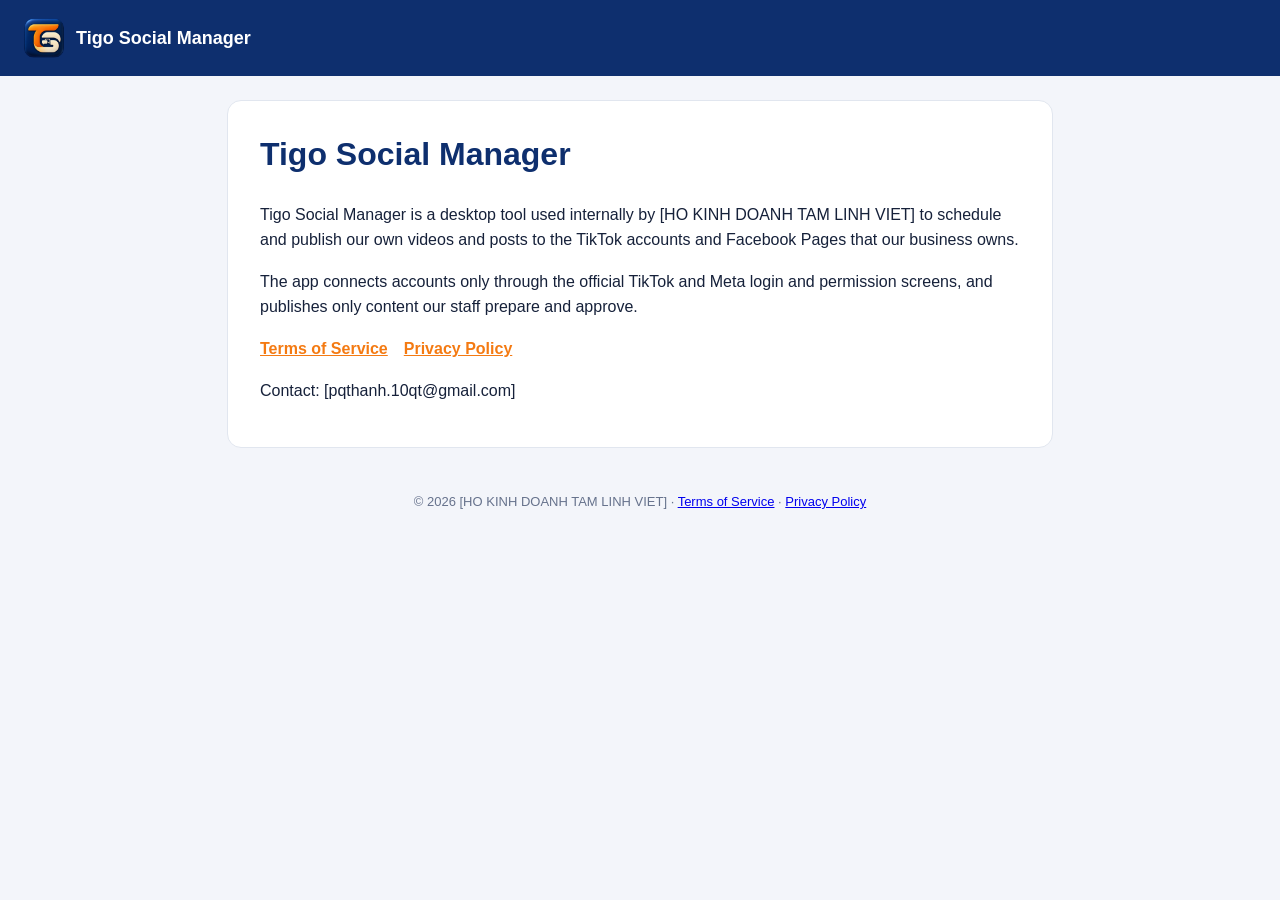
==== index.html @ f2092375 "Add files via upload" ====
<!doctype html><html lang="en"><head><meta charset="utf-8"><meta name="viewport" content="width=device-width,initial-scale=1"><title>Home – Tigo Social Manager</title><style>body{margin:0;font-family:Segoe UI,Arial,sans-serif;background:#F3F5FA;color:#16213A;line-height:1.6}
header{background:#0E2F6E;color:#fff;padding:18px 24px;display:flex;align-items:center;gap:12px}
header img{width:40px;height:40px;border-radius:10px}header a{color:#fff;text-decoration:none;font-weight:700;font-size:18px}
main{max-width:760px;margin:24px auto;background:#fff;border-radius:14px;padding:28px 32px;border:1px solid #E1E6EF}
h1{color:#0E2F6E;margin-top:0}h2{font-size:18px;margin-top:26px}nav a{margin-right:16px;color:#F47A12;font-weight:600}
footer{text-align:center;color:#66728C;font-size:13px;padding:20px}</style></head>
<body><header><img src="/logo.png" alt=""><a href="/">Tigo Social Manager</a></header><main><h1>Tigo Social Manager</h1><p>Tigo Social Manager is a desktop tool used internally by [HO KINH DOANH TAM LINH VIET] to schedule and publish our own videos and posts to the TikTok accounts and Facebook Pages that our business owns.</p>
<p>The app connects accounts only through the official TikTok and Meta login and permission screens, and publishes only content our staff prepare and approve.</p>
<nav><a href="/terms/">Terms of Service</a><a href="/privacy/">Privacy Policy</a></nav><p>Contact: [pqthanh.10qt@gmail.com]</p></main>
<footer>&copy; 2026 [HO KINH DOANH TAM LINH VIET] · <a href="/terms/">Terms of Service</a> · <a href="/privacy/">Privacy Policy</a></footer></body></html>
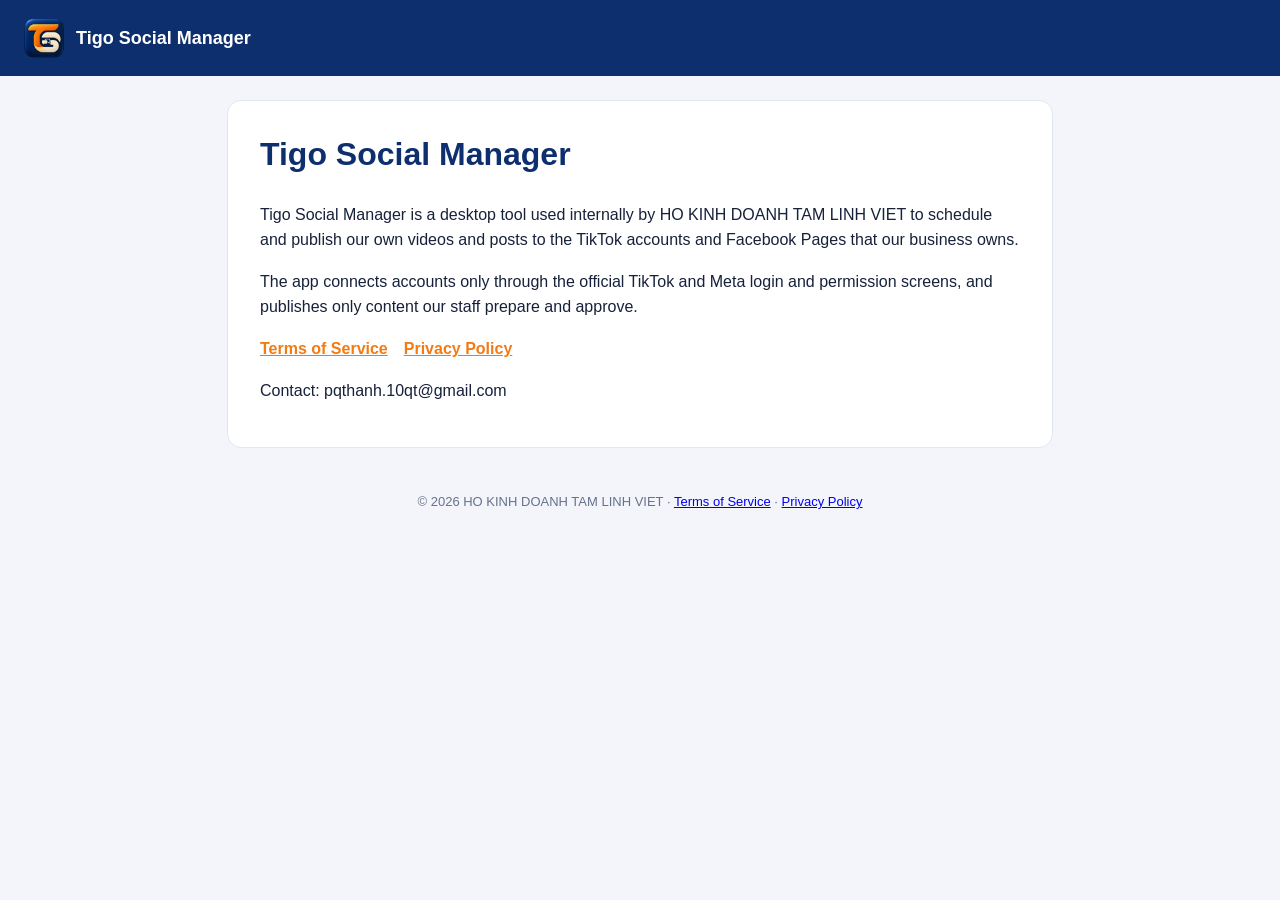
==== commit 2c3f441d: "Update index.html" ====
--- a/index.html
+++ b/index.html
@@ -4,7 +4,7 @@
 main{max-width:760px;margin:24px auto;background:#fff;border-radius:14px;padding:28px 32px;border:1px solid #E1E6EF}
 h1{color:#0E2F6E;margin-top:0}h2{font-size:18px;margin-top:26px}nav a{margin-right:16px;color:#F47A12;font-weight:600}
 footer{text-align:center;color:#66728C;font-size:13px;padding:20px}</style></head>
-<body><header><img src="/logo.png" alt=""><a href="/">Tigo Social Manager</a></header><main><h1>Tigo Social Manager</h1><p>Tigo Social Manager is a desktop tool used internally by [HO KINH DOANH TAM LINH VIET] to schedule and publish our own videos and posts to the TikTok accounts and Facebook Pages that our business owns.</p>
+<body><header><img src="/logo.png" alt=""><a href="/">Tigo Social Manager</a></header><main><h1>Tigo Social Manager</h1><p>Tigo Social Manager is a desktop tool used internally by HO KINH DOANH TAM LINH VIET to schedule and publish our own videos and posts to the TikTok accounts and Facebook Pages that our business owns.</p>
 <p>The app connects accounts only through the official TikTok and Meta login and permission screens, and publishes only content our staff prepare and approve.</p>
-<nav><a href="/terms/">Terms of Service</a><a href="/privacy/">Privacy Policy</a></nav><p>Contact: [pqthanh.10qt@gmail.com]</p></main>
-<footer>&copy; 2026 [HO KINH DOANH TAM LINH VIET] · <a href="/terms/">Terms of Service</a> · <a href="/privacy/">Privacy Policy</a></footer></body></html>+<nav><a href="/terms/">Terms of Service</a><a href="/privacy/">Privacy Policy</a></nav><p>Contact: pqthanh.10qt@gmail.com</p></main>
+<footer>&copy; 2026 HO KINH DOANH TAM LINH VIET · <a href="/terms/">Terms of Service</a> · <a href="/privacy/">Privacy Policy</a></footer></body></html>
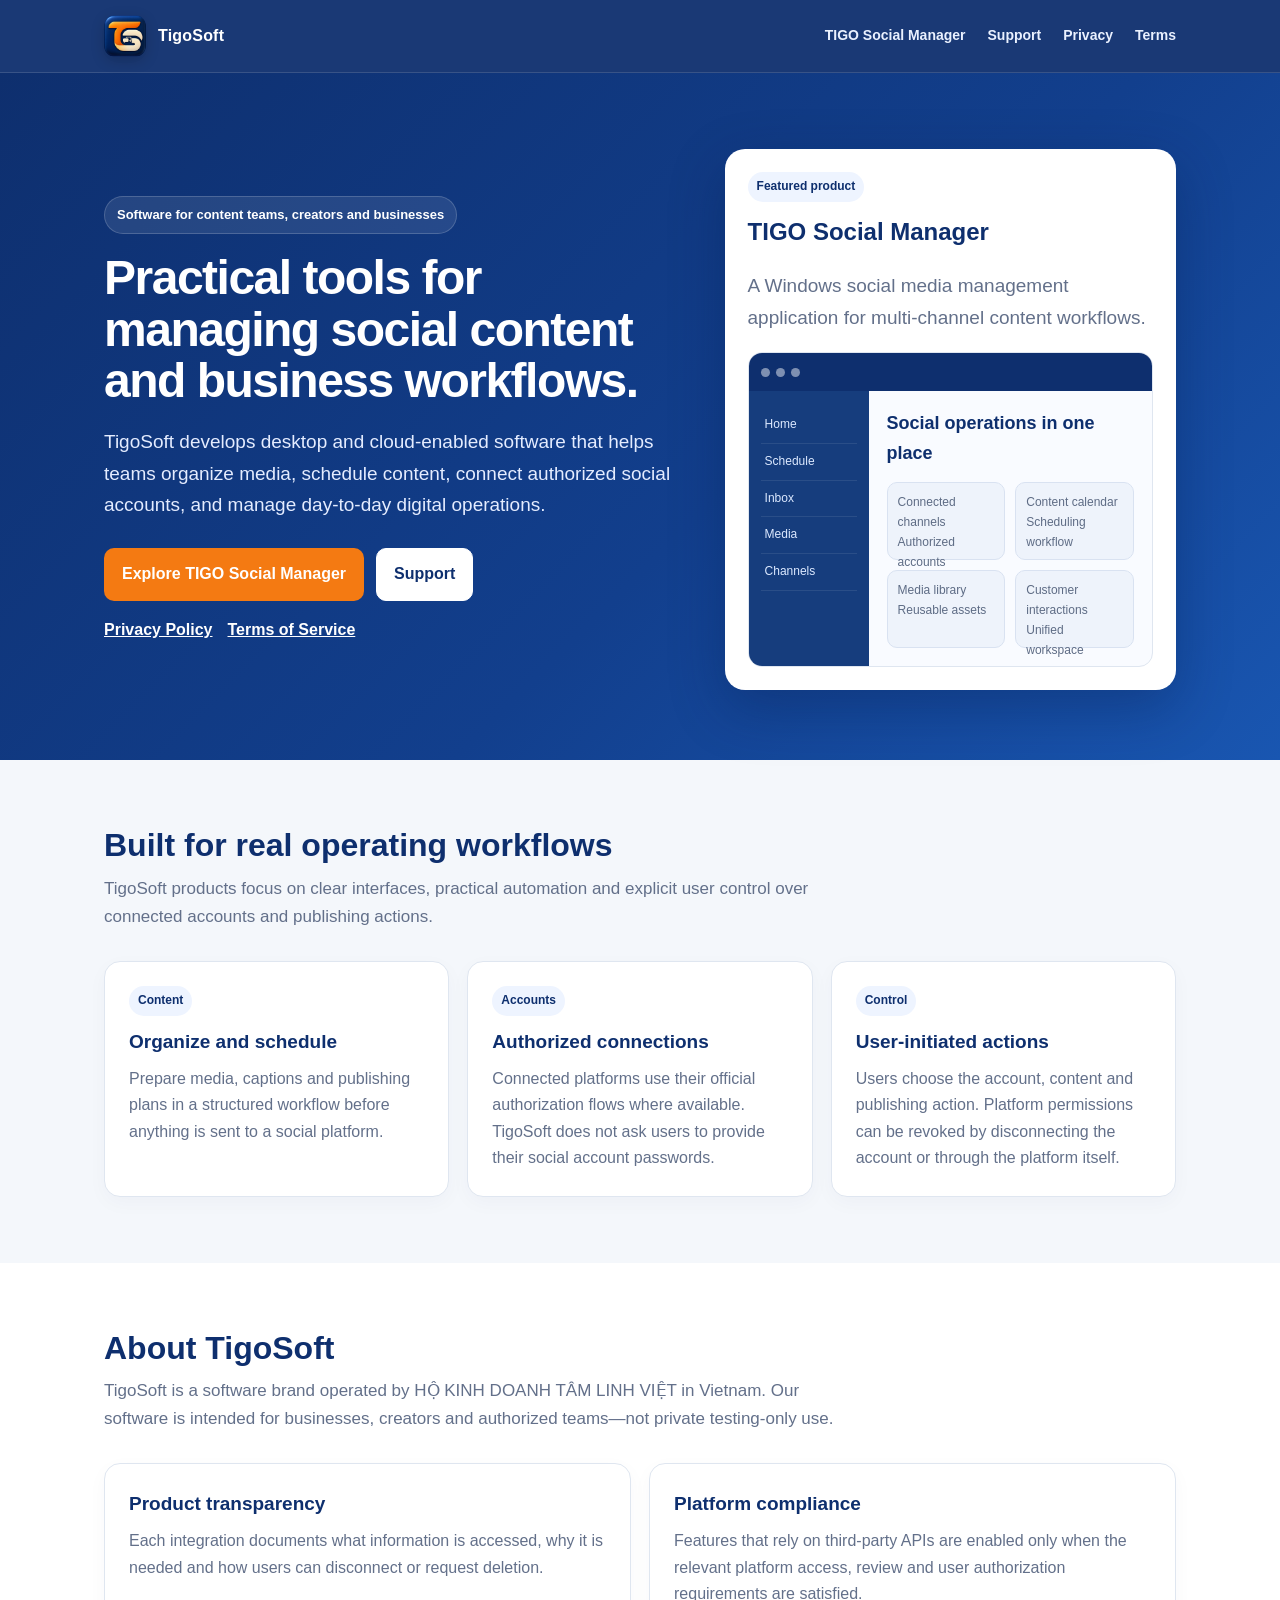
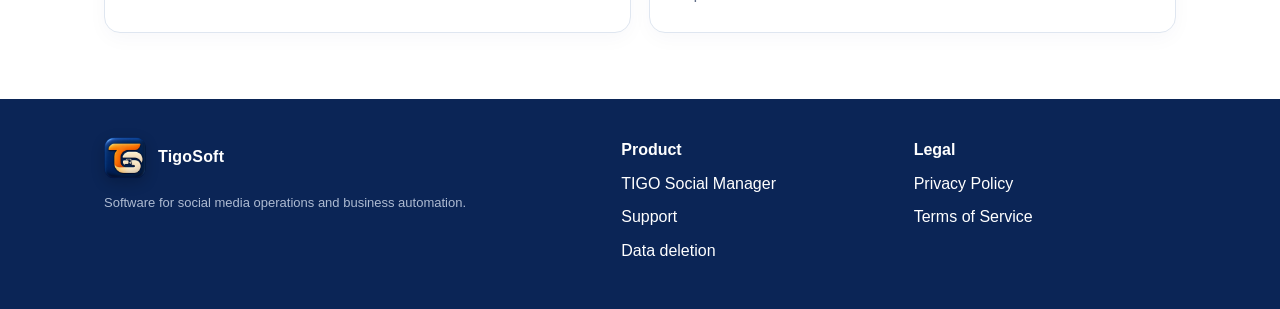
==== commit d37afdca: "Replace private-use landing page with public TigoSoft website" ====
--- a/index.html
+++ b/index.html
@@ -1,10 +1,60 @@
-<!doctype html><html lang="en"><head><meta charset="utf-8"><meta name="viewport" content="width=device-width,initial-scale=1"><title>Home – Tigo Social Manager</title><style>body{margin:0;font-family:Segoe UI,Arial,sans-serif;background:#F3F5FA;color:#16213A;line-height:1.6}
-header{background:#0E2F6E;color:#fff;padding:18px 24px;display:flex;align-items:center;gap:12px}
-header img{width:40px;height:40px;border-radius:10px}header a{color:#fff;text-decoration:none;font-weight:700;font-size:18px}
-main{max-width:760px;margin:24px auto;background:#fff;border-radius:14px;padding:28px 32px;border:1px solid #E1E6EF}
-h1{color:#0E2F6E;margin-top:0}h2{font-size:18px;margin-top:26px}nav a{margin-right:16px;color:#F47A12;font-weight:600}
-footer{text-align:center;color:#66728C;font-size:13px;padding:20px}</style></head>
-<body><header><img src="/logo.png" alt=""><a href="/">Tigo Social Manager</a></header><main><h1>Tigo Social Manager</h1><p>Tigo Social Manager is a desktop tool used internally by HO KINH DOANH TAM LINH VIET to schedule and publish our own videos and posts to the TikTok accounts and Facebook Pages that our business owns.</p>
-<p>The app connects accounts only through the official TikTok and Meta login and permission screens, and publishes only content our staff prepare and approve.</p>
-<nav><a href="/terms/">Terms of Service</a><a href="/privacy/">Privacy Policy</a></nav><p>Contact: pqthanh.10qt@gmail.com</p></main>
-<footer>&copy; 2026 HO KINH DOANH TAM LINH VIET · <a href="/terms/">Terms of Service</a> · <a href="/privacy/">Privacy Policy</a></footer></body></html>
+<!doctype html>
+<html lang="en">
+<head>
+<meta charset="utf-8"><meta name="viewport" content="width=device-width,initial-scale=1">
+<title>TigoSoft | TIGO Social Manager</title>
+<meta name="description" content="TigoSoft builds practical software for social media operations, content workflows and business automation.">
+<link rel="icon" type="image/png" href="/logo.png"><link rel="apple-touch-icon" href="/logo.png">
+<link rel="stylesheet" href="/assets/site.css">
+</head>
+<body>
+<header class="site-header"><div class="container row">
+<a class="brand" href="/"><img src="/logo.png" alt="TIGO logo"><span>TigoSoft</span></a>
+<nav><a href="/tigo-social-manager/">TIGO Social Manager</a><a href="/support/">Support</a><a href="/privacy/">Privacy</a><a href="/terms/">Terms</a></nav>
+</div></header>
+
+<main>
+<section class="hero"><div class="container hero-grid">
+<div>
+<span class="kicker">Software for content teams, creators and businesses</span>
+<h1>Practical tools for managing social content and business workflows.</h1>
+<p>TigoSoft develops desktop and cloud-enabled software that helps teams organize media, schedule content, connect authorized social accounts, and manage day-to-day digital operations.</p>
+<div class="actions"><a class="btn btn-primary" href="/tigo-social-manager/">Explore TIGO Social Manager</a><a class="btn btn-secondary" href="/support/">Support</a></div>
+<div class="visible-legal"><a href="/privacy/">Privacy Policy</a><a href="/terms/">Terms of Service</a></div>
+</div>
+<div class="product-card">
+<div class="badge">Featured product</div>
+<h2 style="margin:0;color:#0e2f6e">TIGO Social Manager</h2>
+<p style="color:#63708a">A Windows social media management application for multi-channel content workflows.</p>
+<div class="app-window">
+<div class="app-top"><span class="dot"></span><span class="dot"></span><span class="dot"></span></div>
+<div class="app-body"><div class="side"><div>Home</div><div>Schedule</div><div>Inbox</div><div>Media</div><div>Channels</div></div>
+<div class="mainmock"><div class="mock-title">Social operations in one place</div><div class="mock-row"><div class="mock-box">Connected channels<br>Authorized accounts</div><div class="mock-box">Content calendar<br>Scheduling workflow</div><div class="mock-box">Media library<br>Reusable assets</div><div class="mock-box">Customer interactions<br>Unified workspace</div></div></div></div>
+</div>
+</div>
+</div></section>
+
+<section><div class="container">
+<div class="section-head"><h2>Built for real operating workflows</h2><p>TigoSoft products focus on clear interfaces, practical automation and explicit user control over connected accounts and publishing actions.</p></div>
+<div class="grid-3">
+<div class="card"><span class="badge">Content</span><h3>Organize and schedule</h3><p>Prepare media, captions and publishing plans in a structured workflow before anything is sent to a social platform.</p></div>
+<div class="card"><span class="badge">Accounts</span><h3>Authorized connections</h3><p>Connected platforms use their official authorization flows where available. TigoSoft does not ask users to provide their social account passwords.</p></div>
+<div class="card"><span class="badge">Control</span><h3>User-initiated actions</h3><p>Users choose the account, content and publishing action. Platform permissions can be revoked by disconnecting the account or through the platform itself.</p></div>
+</div>
+</div></section>
+
+<section style="background:#fff"><div class="container">
+<div class="section-head"><h2>About TigoSoft</h2><p>TigoSoft is a software brand operated by HỘ KINH DOANH TÂM LINH VIỆT in Vietnam. Our software is intended for businesses, creators and authorized teams—not private testing-only use.</p></div>
+<div class="grid-2">
+<div class="card"><h3>Product transparency</h3><p>Each integration documents what information is accessed, why it is needed and how users can disconnect or request deletion.</p></div>
+<div class="card"><h3>Platform compliance</h3><p>Features that rely on third-party APIs are enabled only when the relevant platform access, review and user authorization requirements are satisfied.</p></div>
+</div>
+</div></section>
+</main>
+
+<footer class="site-footer"><div class="container footer-grid">
+<div><a class="brand" href="/"><img src="/logo.png" alt="TIGO logo"><span>TigoSoft</span></a><p class="small">Software for social media operations and business automation.</p></div>
+<div><div class="footer-title">Product</div><ul><li><a href="/tigo-social-manager/">TIGO Social Manager</a></li><li><a href="/support/">Support</a></li><li><a href="/data-deletion/">Data deletion</a></li></ul></div>
+<div><div class="footer-title">Legal</div><ul><li><a href="/privacy/">Privacy Policy</a></li><li><a href="/terms/">Terms of Service</a></li></ul></div>
+</div></footer>
+</body></html>
--- a/assets/site.css
+++ b/assets/site.css
@@ -0,0 +1,71 @@
+:root{
+  --navy:#0e2f6e;--navy2:#123f8d;--orange:#f47a12;--ink:#15213a;--muted:#63708a;
+  --bg:#f4f7fb;--card:#fff;--line:#dfe6f0;--soft:#eef4ff;--green:#147a58;
+}
+*{box-sizing:border-box}
+html{scroll-behavior:smooth}
+body{margin:0;font-family:Segoe UI,Inter,Arial,sans-serif;background:var(--bg);color:var(--ink);line-height:1.65}
+a{color:var(--navy2)}
+.container{max-width:1120px;margin:auto;padding:0 24px}
+.site-header{position:sticky;top:0;z-index:20;background:#0e2f6ef2;color:#fff;border-bottom:1px solid #ffffff22;backdrop-filter:blur(8px)}
+.site-header .row{height:72px;display:flex;align-items:center;justify-content:space-between;gap:24px}
+.brand{display:flex;align-items:center;gap:12px;color:#fff;text-decoration:none;font-weight:800;letter-spacing:.2px}
+.brand img{width:42px;height:42px;border-radius:11px;object-fit:cover;box-shadow:0 4px 14px #0003}
+nav{display:flex;gap:22px;align-items:center;flex-wrap:wrap}
+nav a{color:#eaf1ff;text-decoration:none;font-weight:650;font-size:14px}
+nav a:hover{color:#fff}
+.hero{background:linear-gradient(135deg,#0e2f6e,#123f8d 58%,#1956b1);color:#fff;padding:76px 0 70px}
+.hero-grid{display:grid;grid-template-columns:1.12fr .88fr;gap:46px;align-items:center}
+.kicker{display:inline-flex;align-items:center;gap:8px;background:#ffffff18;border:1px solid #ffffff2d;border-radius:999px;padding:7px 12px;font-size:13px;font-weight:700}
+h1{font-size:48px;line-height:1.08;margin:18px 0 18px;letter-spacing:-1.5px}
+.hero p{font-size:19px;color:#e4ecff;max-width:720px}
+.actions{display:flex;gap:12px;flex-wrap:wrap;margin-top:28px}
+.btn{display:inline-flex;align-items:center;justify-content:center;padding:12px 17px;border-radius:10px;text-decoration:none;font-weight:750;border:1px solid transparent}
+.btn-primary{background:var(--orange);color:#fff}
+.btn-secondary{background:#fff;color:var(--navy);border-color:#fff}
+.product-card{background:#fff;color:var(--ink);border-radius:20px;padding:22px;border:1px solid #ffffff66;box-shadow:0 18px 55px #061c4b55}
+.app-window{border:1px solid var(--line);border-radius:14px;overflow:hidden;background:#f9fbff}
+.app-top{height:38px;background:#0e2f6e;display:flex;align-items:center;padding:0 12px;gap:6px}
+.dot{width:9px;height:9px;border-radius:50%;background:#fff7}
+.app-body{display:grid;grid-template-columns:120px 1fr;min-height:250px}
+.side{background:#163d7d;color:#dce9ff;padding:16px 12px;font-size:12px}
+.side div{padding:8px 4px;border-bottom:1px solid #ffffff16}
+.mainmock{padding:18px}
+.mock-title{font-size:18px;font-weight:800;color:var(--navy)}
+.mock-row{display:grid;grid-template-columns:repeat(2,1fr);gap:10px;margin-top:14px}
+.mock-box{height:78px;background:#eef3fb;border:1px solid #d9e2f1;border-radius:10px;padding:10px;font-size:12px;color:#5e6c85}
+section{padding:66px 0}
+.section-head{max-width:760px;margin-bottom:30px}
+.section-head h2{font-size:32px;line-height:1.2;margin:0 0 10px;color:var(--navy)}
+.section-head p{margin:0;color:var(--muted);font-size:17px}
+.grid-3{display:grid;grid-template-columns:repeat(3,1fr);gap:18px}
+.grid-2{display:grid;grid-template-columns:repeat(2,1fr);gap:18px}
+.card{background:var(--card);border:1px solid var(--line);border-radius:16px;padding:24px;box-shadow:0 6px 20px #0e2f6e08}
+.card h3{margin:0 0 9px;color:var(--navy);font-size:19px}
+.card p{margin:0;color:var(--muted)}
+.badge{display:inline-block;background:var(--soft);color:var(--navy);padding:5px 9px;border-radius:999px;font-size:12px;font-weight:750;margin-bottom:10px}
+.steps{counter-reset:step;display:grid;gap:14px}
+.step{counter-increment:step;background:#fff;border:1px solid var(--line);border-radius:14px;padding:20px 20px 20px 64px;position:relative}
+.step:before{content:counter(step);position:absolute;left:20px;top:18px;width:30px;height:30px;border-radius:50%;background:var(--navy);color:#fff;display:grid;place-items:center;font-weight:800}
+.step h3{margin:0 0 5px;color:var(--navy);font-size:18px}
+.step p{margin:0;color:var(--muted)}
+.callout{background:#eaf6f1;border:1px solid #bfe2d4;color:#235b48;border-radius:14px;padding:20px}
+.legal{max-width:860px;margin:34px auto;background:#fff;border:1px solid var(--line);border-radius:18px;padding:34px}
+.legal h1{font-size:36px;color:var(--navy);margin:0 0 8px}
+.legal h2{font-size:21px;color:var(--navy);margin-top:28px}
+.legal .date{color:var(--muted);font-size:14px}
+.legal li{margin:7px 0}
+.site-footer{background:#0b2556;color:#dbe6fb;padding:38px 0}
+.footer-grid{display:grid;grid-template-columns:1.3fr .7fr .7fr;gap:30px}
+.site-footer a{color:#fff;text-decoration:none}
+.site-footer ul{list-style:none;margin:0;padding:0}
+.site-footer li{margin:7px 0}
+.footer-title{font-weight:800;color:#fff;margin-bottom:8px}
+.small{font-size:13px;color:#aebbd2}
+.visible-legal{display:flex;gap:15px;flex-wrap:wrap;margin-top:16px}
+.visible-legal a{color:#fff;font-weight:750;text-decoration:underline}
+@media(max-width:820px){
+  .hero-grid,.grid-3,.grid-2,.footer-grid{grid-template-columns:1fr}
+  .hero{padding-top:48px}h1{font-size:38px}
+  nav{display:none}
+}
